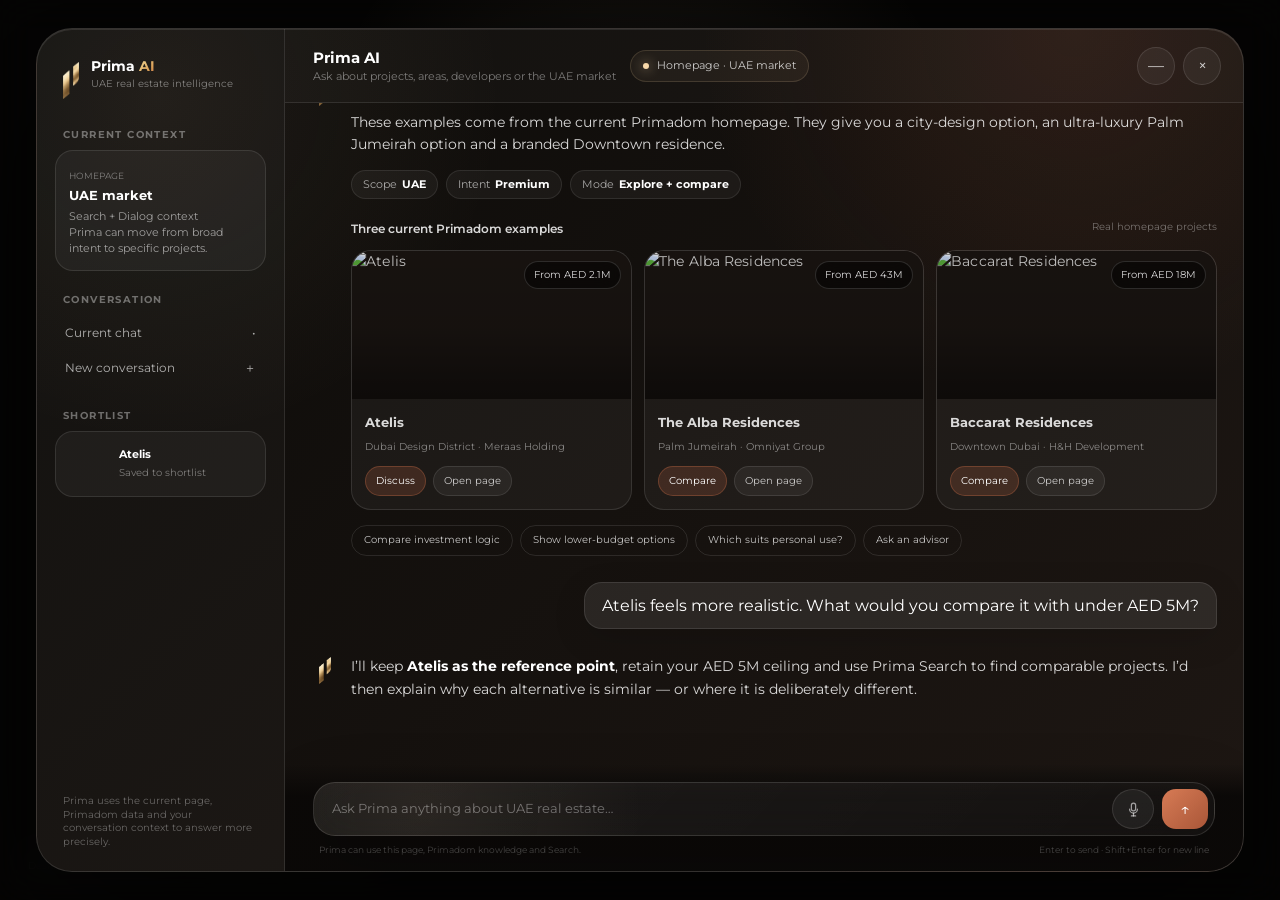
==== index.html @ fea2e185 "refine: improve Prima mobile chat layout" ====
<!doctype html>
<html lang="en">
<head>
<meta charset="utf-8" />
<meta name="viewport" content="width=device-width,initial-scale=1" />
<title>Prima Dialog — Desktop Preview V11</title>
<link rel="preconnect" href="https://fonts.googleapis.com">
<link rel="preconnect" href="https://fonts.gstatic.com" crossorigin>
<link href="https://fonts.googleapis.com/css2?family=Montserrat:wght@400;500;600;700&display=swap" rel="stylesheet">
<style>
:root{--white:#fff;--dark:#090807;--soft:#14110f;--cream:#f7d8aa;--copper:#c66b47;--line:rgba(255,255,255,.10);--muted:rgba(255,255,255,.58);--prima-mark:url('[data-uri]')}
*{box-sizing:border-box}html,body{margin:0;min-height:100%;font-family:Montserrat,Arial,sans-serif;background:#0b0908;color:#fff}button,textarea{font:inherit}button{cursor:pointer}
body{min-height:100vh;overflow:hidden;background:radial-gradient(circle at 15% 8%,rgba(247,216,170,.16),transparent 28%),radial-gradient(circle at 82% 14%,rgba(198,107,71,.18),transparent 32%),linear-gradient(135deg,#060504,#14100d 44%,#24140f 76%,#070605)}
.page{min-height:100vh;padding:28px 54px;position:relative}.page:before{content:"";position:absolute;inset:0;opacity:.12;background-image:linear-gradient(rgba(247,216,170,.18) 1px,transparent 1px),linear-gradient(90deg,rgba(247,216,170,.15) 1px,transparent 1px);background-size:84px 84px;pointer-events:none}.page-head{position:relative;z-index:1;display:flex;justify-content:space-between;align-items:center}.brand-pill,.ask-pill{height:46px;border-radius:999px;padding:0 18px;display:inline-flex;align-items:center;gap:11px;border:1px solid rgba(255,255,255,.18);background:rgba(255,255,255,.08);backdrop-filter:blur(18px);color:#fff}.brand-dot,.dot{width:8px;height:8px;border-radius:50%;background:var(--cream);box-shadow:0 0 0 7px rgba(244,215,157,.10),0 0 20px rgba(244,215,157,.55)}.ask-pill{background:linear-gradient(135deg,#f8d6a4,#c96e49);color:#21130d;border:0;font-weight:600}.mock-hero{position:relative;z-index:1;width:min(1280px,82vw);height:600px;margin:72px auto 0;border-radius:42px;overflow:hidden;border:1px solid rgba(255,255,255,.16);background:#111 url('https://primadom.ai/img/hero/atelis-featured.jpg') center/cover no-repeat;box-shadow:0 34px 110px rgba(0,0,0,.48)}.mock-hero:after{content:"";position:absolute;inset:0;background:linear-gradient(90deg,rgba(0,0,0,.62),rgba(0,0,0,.18) 54%,rgba(0,0,0,.22)),linear-gradient(180deg,rgba(0,0,0,.18),transparent 42%,rgba(0,0,0,.48));pointer-events:none}.mock-copy{position:absolute;z-index:2;left:56px;top:52px;max-width:470px}.mock-copy h1{font-size:44px;line-height:1.02;letter-spacing:-.045em;margin:0 0 18px}.mock-copy p{color:rgba(255,255,255,.68);line-height:1.55;margin:0}.mock-search{position:absolute;z-index:3;left:44px;right:44px;bottom:34px;height:66px;border-radius:999px;background:rgba(0,0,0,.38);border:1px solid rgba(255,255,255,.18);backdrop-filter:blur(22px);display:flex;align-items:center;padding:8px 10px;gap:12px}.mock-search .fake{flex:1;color:rgba(255,255,255,.52)}.mock-search .find{background:var(--copper);border-radius:999px;padding:13px 24px;font-weight:600}
.dialog-layer{position:fixed;inset:0;z-index:50;display:flex;align-items:center;justify-content:center;padding:28px 36px;background:radial-gradient(circle at 50% 20%,rgba(247,216,170,.08),transparent 34%),rgba(4,3,3,.48);backdrop-filter:blur(18px);transition:.28s}.dialog-layer.hidden{opacity:0;pointer-events:none}.dialog{width:min(1540px,calc(100vw - 72px));height:min(930px,calc(100vh - 56px));border-radius:36px;overflow:hidden;display:grid;grid-template-columns:248px minmax(0,1fr);background:radial-gradient(circle at 86% 0%,rgba(198,107,71,.13),transparent 28%),radial-gradient(circle at 10% 8%,rgba(247,216,170,.07),transparent 26%),linear-gradient(135deg,rgba(12,11,9,.97),rgba(31,24,20,.96));border:1px solid rgba(255,255,255,.14);box-shadow:0 44px 140px rgba(0,0,0,.56),inset 0 1px 0 rgba(255,255,255,.10);transition:.35s cubic-bezier(.16,1,.3,1)}.dialog-layer.hidden .dialog{transform:translateY(20px) scale(.98)}
.sidebar{border-right:1px solid var(--line);background:rgba(255,255,255,.025);padding:22px 18px;display:flex;flex-direction:column;gap:22px}.logo{display:flex;align-items:center;gap:12px;padding:4px 8px 16px}.logo-mark{width:16px;height:21px;display:grid;place-items:center;background:transparent;flex:0 0 auto}.logo-mark img{width:100%;height:100%;display:block;object-fit:contain}.logo strong{display:flex;align-items:baseline;gap:4px;white-space:nowrap;font-size:14px}.logo span{display:block;color:rgba(255,255,255,.44);font-size:10px;margin-top:2px}.section-title{color:rgba(255,255,255,.38);font-size:10px;font-weight:700;letter-spacing:.14em;text-transform:uppercase;margin:0 8px 9px}.context,.short{border:1px solid rgba(255,255,255,.10);background:rgba(255,255,255,.045);border-radius:18px;padding:13px}.context small{font-size:9px;color:rgba(255,255,255,.42)}.context strong{display:block;font-size:13px;margin-top:4px}.context p{font-size:11px;line-height:1.45;color:rgba(255,255,255,.56);margin:6px 0 0}.side-link{width:100%;display:flex;justify-content:space-between;border:0;background:transparent;color:rgba(255,255,255,.66);padding:10px;border-radius:12px;text-align:left;font-size:12px}.side-link:hover{background:rgba(255,255,255,.06);color:#fff}.short{display:flex;gap:10px;align-items:center;padding:11px}.thumb{width:42px;height:42px;border-radius:11px;background:linear-gradient(135deg,#81513a,#241713)}.short strong{font-size:11px;display:block}.short span{font-size:9.5px;color:rgba(255,255,255,.42)}.privacy{margin-top:auto;padding:0 8px;font-size:9.5px;line-height:1.45;color:rgba(255,255,255,.34)}
.main{min-width:0;display:grid;grid-template-rows:74px minmax(0,1fr) auto}.topbar{border-bottom:1px solid var(--line);display:flex;align-items:center;justify-content:space-between;padding:0 22px 0 28px;background:rgba(255,255,255,.018)}.top-left{display:flex;align-items:center;gap:14px}.top-title strong{display:block;font-size:15px}.top-title span{display:block;font-size:10.5px;color:rgba(255,255,255,.43);margin-top:3px}.status{display:flex;align-items:center;gap:8px;height:32px;padding:0 12px;border-radius:999px;color:rgba(255,255,255,.76);font-size:10.5px;border:1px solid rgba(247,216,170,.15);background:rgba(247,216,170,.055)}.status i{width:6px;height:6px;border-radius:50%;background:var(--cream);box-shadow:0 0 12px rgba(247,216,170,.75)}.top-actions{display:flex;gap:8px}.icon-btn{width:38px;height:38px;border-radius:50%;border:1px solid rgba(255,255,255,.11);display:grid;place-items:center;color:rgba(255,255,255,.78);background:rgba(255,255,255,.055)}.icon-btn:hover{background:rgba(255,255,255,.10);color:#fff}
.chat-scroll{overflow:auto;padding:30px 34px 26px;scrollbar-width:thin;scrollbar-color:rgba(255,255,255,.16) transparent}.thread{width:min(1040px,100%);margin:0 auto}.intro{margin-bottom:28px;padding-bottom:24px;border-bottom:1px solid rgba(255,255,255,.07)}.intro h2{font-size:28px;line-height:1.08;letter-spacing:-.04em;margin:0}.intro p{margin:9px 0 0;color:rgba(255,255,255,.54);font-size:13px;line-height:1.55;max-width:720px}.turn{display:grid;grid-template-columns:22px minmax(0,1fr);gap:10px;margin:26px 0}.turn.user-turn{display:flex;justify-content:flex-end;padding-left:18%}.avatar{width:12px;height:18px;display:grid;place-items:center;background:transparent;flex:0 0 auto;margin-top:2px}.avatar img{width:100%;height:100%;display:block;object-fit:contain}.message{font-size:13.5px;line-height:1.67;color:rgba(255,255,255,.84)}.logo strong{display:flex;align-items:baseline;gap:4px;white-space:nowrap}.logo strong .gold-ai{display:inline;font:inherit;line-height:inherit;background:linear-gradient(135deg,#f7d8aa 0%,#e6c17b 35%,#d99d55 70%,#c66b47 100%);-webkit-background-clip:text;background-clip:text;color:transparent}.message p{margin:0 0 12px}.message strong{color:#fff}.user-bubble{width:fit-content;max-width:720px;padding:13px 17px;border-radius:18px 18px 6px 18px;background:rgba(255,255,255,.085);border:1px solid rgba(255,255,255,.10);box-shadow:0 10px 34px rgba(0,0,0,.12);color:#fff;text-align:left}.facts{display:flex;gap:8px;flex-wrap:wrap;margin:14px 0}.fact{min-height:29px;padding:0 11px;border-radius:999px;display:flex;align-items:center;border:1px solid rgba(255,255,255,.09);background:rgba(255,255,255,.045);color:rgba(255,255,255,.62);font-size:10.5px}.fact b{color:#fff;margin-left:5px}.recommend{display:flex;justify-content:space-between;margin:20px 0 11px}.recommend span:first-child{font-size:12px;font-weight:600}.recommend span:last-child{font-size:10px;color:rgba(255,255,255,.38)}.cards{display:grid;grid-template-columns:repeat(3,minmax(0,1fr));gap:12px}.card{border-radius:20px;overflow:hidden;border:1px solid rgba(255,255,255,.11);background:rgba(255,255,255,.045);transition:.22s}.card:hover{transform:translateY(-3px);border-color:rgba(247,216,170,.24)}.media{height:148px;position:relative;overflow:hidden;background:#181310}.media img{width:100%;height:100%;object-fit:cover;display:block;filter:saturate(.98) brightness(.92);transform:scale(1.015);transition:transform .35s ease,filter .35s ease}.card:hover .media img{transform:scale(1.055);filter:saturate(1.05) brightness(1)}.media:after{content:"";position:absolute;inset:0;background:linear-gradient(180deg,rgba(0,0,0,.05),rgba(0,0,0,.10) 52%,rgba(0,0,0,.44));pointer-events:none}.price{position:absolute;right:10px;top:10px;z-index:2;height:28px;padding:0 9px;border-radius:999px;display:flex;align-items:center;background:rgba(0,0,0,.48);backdrop-filter:blur(10px);border:1px solid rgba(255,255,255,.14);font-size:9.5px}.card-body{padding:13px}.card-body h3{font-size:13px;margin:0 0 5px}.card-body p{font-size:9.8px;color:rgba(255,255,255,.47);margin:0 0 11px}.actions{display:flex;gap:7px}.actions button,.quick button{border:1px solid rgba(255,255,255,.10);background:rgba(255,255,255,.055);color:rgba(255,255,255,.75);border-radius:999px}.actions button{height:30px;padding:0 10px;font-size:9.5px}.actions .primary{background:rgba(198,107,71,.20);border-color:rgba(198,107,71,.35);color:#fff}.quick{display:flex;gap:7px;flex-wrap:wrap;margin-top:15px}.quick button{min-height:31px;padding:0 12px;background:transparent;font-size:10px}.quick button:hover{background:rgba(255,255,255,.055);color:#fff}
.composer-wrap{padding:18px 28px 16px;background:linear-gradient(180deg,transparent,rgba(10,8,7,.9) 30%)}.composer{width:min(1040px,100%);margin:0 auto;border-radius:22px;padding:6px;display:grid;grid-template-columns:minmax(0,1fr) 42px 46px;gap:8px;align-items:center;border:1px solid rgba(255,255,255,.13);background:radial-gradient(circle at 12% 50%,rgba(247,216,170,.07),transparent 28%),linear-gradient(135deg,rgba(255,255,255,.07),rgba(255,255,255,.035));box-shadow:0 22px 68px rgba(0,0,0,.28);backdrop-filter:blur(22px)}textarea{min-height:40px;max-height:100px;resize:none;border:0;outline:0;background:transparent;color:#fff;padding:10px 12px;font-size:13px;line-height:1.4}textarea::placeholder{color:rgba(255,255,255,.38)}.voice,.send{height:40px;border-radius:50%;border:1px solid rgba(255,255,255,.11);display:grid;place-items:center;color:#fff;background:rgba(255,255,255,.06)}.voice{width:42px;color:rgba(255,255,255,.58);transition:.18s ease}.voice:hover{color:rgba(255,255,255,.88);background:rgba(255,255,255,.085);border-color:rgba(255,255,255,.16)}.voice svg{width:17px;height:17px;display:block;fill:none;stroke:currentColor;stroke-width:1.75;stroke-linecap:round;stroke-linejoin:round}.send{width:46px;border-radius:14px;border:0;background:linear-gradient(135deg,#d77b55,#a95638);font-size:17px}.meta{width:min(1040px,100%);margin:8px auto 0;display:flex;justify-content:space-between;color:rgba(255,255,255,.28);font-size:9px;padding:0 6px}
.mini{position:fixed;right:28px;bottom:28px;z-index:60;display:none;align-items:center;gap:11px;min-height:58px;padding:0 18px 0 14px;border-radius:999px;color:#fff;border:1px solid rgba(255,255,255,.15);background:linear-gradient(135deg,rgba(18,15,13,.96),rgba(50,36,29,.94));box-shadow:0 26px 74px rgba(0,0,0,.38);backdrop-filter:blur(22px)}.mini.show{display:flex}.mini-icon{width:12px;height:20px;display:grid;place-items:center;align-self:center;background:transparent;flex:0 0 auto}.mini-icon img{width:100%;height:100%;display:block;object-fit:contain;object-position:center center;transform:translateY(-2px)}.mini strong{display:block;font-size:12px;font-weight:500;line-height:1.08;letter-spacing:.01em}.mini span small{display:block;color:rgba(255,255,255,.5);font-size:9.5px;line-height:1.1;margin-top:3px}.note{position:fixed;left:28px;bottom:28px;color:rgba(255,255,255,.4);font-size:10px}
@media(max-width:1100px){.dialog{grid-template-columns:200px minmax(0,1fr)}.cards{grid-template-columns:1fr 1fr}.card:last-child{display:none}}@media(max-width:760px){.dialog-layer{padding:0}.dialog{width:100vw;height:100vh;border-radius:0;grid-template-columns:1fr}.sidebar{display:none}.cards{grid-template-columns:1fr}.card:last-child{display:block}.chat-scroll{padding:22px 16px}.composer-wrap{padding:8px 12px 14px}.topbar{padding:0 14px}.status{display:none}}

/* V11: GPT-like mobile dialog */
@media(max-width:760px){
  .dialog-layer{padding:0;background:rgba(6,5,4,.82)}
  .dialog{width:100vw;height:100dvh;max-height:none;border-radius:0;border:0;grid-template-columns:1fr;background:linear-gradient(180deg,#0d0b0a 0%,#15110f 100%)}
  .main{grid-template-rows:60px minmax(0,1fr) auto}
  .topbar{height:60px;padding:0 12px 0 16px;background:rgba(13,11,10,.96);backdrop-filter:blur(18px)}
  .top-title strong{font-size:14px}.top-title span{display:none}
  .top-actions{gap:6px}.icon-btn{width:34px;height:34px}
  .chat-scroll{padding:18px 14px 20px!important;scrollbar-width:none}.chat-scroll::-webkit-scrollbar{display:none}
  .thread{width:100%;max-width:none;margin:0}
  .intro{margin:0 0 20px;padding:0 2px 18px}.intro h2{font-size:24px}.intro p{font-size:12px;line-height:1.5;margin-top:7px}
  .turn{display:block;margin:22px 0}
  .turn .avatar{display:none!important}
  .turn .message{font-size:14px;line-height:1.62;padding-left:0;margin-left:0}
  .turn.user-turn{display:flex;justify-content:flex-end;padding-left:16%;margin:18px 0}
  .user-bubble{max-width:92%;padding:11px 14px;border-radius:18px 18px 5px 18px;font-size:14px;line-height:1.48}
  .facts{gap:6px;margin:12px 0}.fact{min-height:28px;padding:0 10px;font-size:10px}
  .recommend{margin:18px 0 10px}.recommend span:first-child{font-size:11px}.recommend span:last-child{display:none}
  .cards{grid-template-columns:1fr;gap:10px}.card{border-radius:16px}.media{height:180px}
  .quick{gap:6px;margin-top:12px}.quick button{min-height:30px;padding:0 10px;font-size:9.5px}
  .composer-wrap{padding:10px 10px calc(10px + env(safe-area-inset-bottom));background:linear-gradient(180deg,transparent,rgba(10,8,7,.98) 24%)}
  .composer{width:100%;border-radius:22px;padding:5px;grid-template-columns:minmax(0,1fr) 40px 44px;gap:6px}
  textarea{min-height:38px;max-height:90px;padding:9px 10px;font-size:13px}
  .voice{width:40px;height:38px}.send{width:44px;height:38px;border-radius:13px}
  .meta{display:none}
  .mini{right:14px;bottom:calc(18px + env(safe-area-inset-bottom));min-height:54px;padding:0 16px 0 13px;gap:10px}
  .mini strong{font-size:11.5px}.mini span small{font-size:9px}
  .note{display:none}
}

/* V8: real homepage underlay + stable internal chat scroll */
html,body{width:100%;height:100%;overflow:hidden}
.live-site{position:fixed;inset:0;width:100%;height:100%;border:0;background:#090807;z-index:0}
.dialog-layer{z-index:50}
.dialog-layer.hidden{opacity:0;visibility:hidden;pointer-events:none}
.dialog{min-height:0}
.sidebar{min-height:0}
.main{min-width:0;min-height:0;overflow:hidden}
.chat-scroll{min-height:0;height:100%;overflow-y:auto!important;overflow-x:hidden;overscroll-behavior:contain;-webkit-overflow-scrolling:touch;scroll-behavior:smooth;touch-action:pan-y;padding-right:26px}
.chat-scroll::-webkit-scrollbar{width:8px}
.chat-scroll::-webkit-scrollbar-track{background:transparent}
.chat-scroll::-webkit-scrollbar-thumb{background:rgba(255,255,255,.16);border-radius:999px;border:2px solid transparent;background-clip:padding-box}
.chat-scroll::-webkit-scrollbar-thumb:hover{background:rgba(255,255,255,.28);background-clip:padding-box}
.mini{z-index:70}
@media(max-width:760px){.chat-scroll{padding-right:16px}}

</style>
</head>
<body>
<iframe class="live-site" id="liveSite" src="https://primadom.ai/en/" title="Primadom live homepage"></iframe>
<div class="dialog-layer" id="layer"><section class="dialog">
<aside class="sidebar"><div class="logo"><div class="logo-mark"><img src="[data-uri]" alt="Prima AI mark"></div><div><strong>Prima <span class="gold-ai">AI</span></strong><span>UAE real estate intelligence</span></div></div><div><div class="section-title">Current context</div><div class="context"><small>HOMEPAGE</small><strong>UAE market</strong><p>Search + Dialog context<br>Prima can move from broad intent to specific projects.</p></div></div><div><div class="section-title">Conversation</div><button class="side-link"><span>Current chat</span><span>•</span></button><button class="side-link"><span>New conversation</span><span>＋</span></button></div><div><div class="section-title">Shortlist</div><div class="short"><div class="thumb" style="background:url('https://primadom.ai/img/hero/atelis-featured.jpg') center/cover"></div><div><strong>Atelis</strong><span>Saved to shortlist</span></div></div></div><div class="privacy">Prima uses the current page, Primadom data and your conversation context to answer more precisely.</div></aside>
<main class="main"><header class="topbar"><div class="top-left"><div class="top-title"><strong>Prima AI</strong><span>Ask about projects, areas, developers or the UAE market</span></div><div class="status"><i></i>Homepage · UAE market</div></div><div class="top-actions"><button class="icon-btn" id="minimize" title="Minimize">—</button><button class="icon-btn" id="close" title="Close">×</button></div></header>
<div class="chat-scroll" id="scroll"><div class="thread"><div class="intro"><h2>How can I help?</h2><p>Start broad or go specific. Prima keeps the current page, search intent and the projects you discuss in context.</p></div>
<div class="turn user-turn"><div class="user-bubble">I’m looking for a premium UAE property. Show me a few very different options and explain the trade-offs.</div></div>
<div class="turn"><div class="avatar"><img src="[data-uri]" alt="Prima AI mark"></div><div class="message"><p><strong>I’d start by comparing three very different positions in the market rather than treating “premium” as one category.</strong></p><p>These examples come from the current Primadom homepage. They give you a city-design option, an ultra-luxury Palm Jumeirah option and a branded Downtown residence.</p><div class="facts"><span class="fact">Scope <b>UAE</b></span><span class="fact">Intent <b>Premium</b></span><span class="fact">Mode <b>Explore + compare</b></span></div><div class="recommend"><span>Three current Primadom examples</span><span>Real homepage projects</span></div><div class="cards"><article class="card"><div class="media"><img src="https://primadom.ai/img/hero/atelis-featured.jpg" alt="Atelis"><div class="price">From AED 2.1M</div></div><div class="card-body"><h3>Atelis</h3><p>Dubai Design District · Meraas Holding</p><div class="actions"><button class="primary">Discuss</button><button>Open page</button></div></div></article><article class="card"><div class="media"><img src="https://primadom.ai/img/hero/alba-featured.jpg" alt="The Alba Residences"><div class="price">From AED 43M</div></div><div class="card-body"><h3>The Alba Residences</h3><p>Palm Jumeirah · Omniyat Group</p><div class="actions"><button class="primary">Compare</button><button>Open page</button></div></div></article><article class="card"><div class="media"><img src="https://primadom.ai/img/hero/baccarat-featured.jpg" alt="Baccarat Residences"><div class="price">From AED 18M</div></div><div class="card-body"><h3>Baccarat Residences</h3><p>Downtown Dubai · H&amp;H Development</p><div class="actions"><button class="primary">Compare</button><button>Open page</button></div></div></article></div><div class="quick"><button>Compare investment logic</button><button>Show lower-budget options</button><button>Which suits personal use?</button><button>Ask an advisor</button></div></div></div>
<div class="turn user-turn"><div class="user-bubble">Atelis feels more realistic. What would you compare it with under AED 5M?</div></div>
<div class="turn"><div class="avatar"><img src="[data-uri]" alt="Prima AI mark"></div><div class="message"><p>I’ll keep <strong>Atelis as the reference point</strong>, retain your AED 5M ceiling and use Prima Search to find comparable projects. I’d then explain why each alternative is similar — or where it is deliberately different.</p></div></div><div id="dynamic"></div></div></div>
<div class="composer-wrap"><div class="composer"><textarea id="input" rows="1" placeholder="Ask Prima anything about UAE real estate…"></textarea><button class="voice" aria-label="Voice input" title="Voice input"><svg viewBox="0 0 24 24" aria-hidden="true"><rect x="9" y="3" width="6" height="11" rx="3"></rect><path d="M6.5 11.5a5.5 5.5 0 0 0 11 0"></path><path d="M12 17v4"></path><path d="M9 21h6"></path></svg></button><button class="send" id="send">↑</button></div><div class="meta"><span>Prima can use this page, Primadom knowledge and Search.</span><span>Enter to send · Shift+Enter for new line</span></div></div></main></section></div>
<button class="mini" id="mini"><span class="mini-icon"><img src="[data-uri]" alt="Prima AI mark"></span><span><strong>Continue with Prima</strong><small>Conversation saved</small></span></button><div class="note">Desktop interaction preview · minimize Prima to return to the page</div>
<script>
const layer=document.getElementById('layer'),mini=document.getElementById('mini'),input=document.getElementById('input'),dynamic=document.getElementById('dynamic'),scroll=document.getElementById('scroll');
let savedScrollTop=0;
function openDialog(){
  mini.classList.remove('show');
  layer.classList.remove('hidden');
  requestAnimationFrame(()=>{scroll.scrollTop=savedScrollTop;});
  setTimeout(()=>input.focus(),180);
}
function minimizeDialog(){
  savedScrollTop=scroll.scrollTop;
  layer.classList.add('hidden');
  setTimeout(()=>mini.classList.add('show'),140);
}
document.getElementById('minimize').onclick=minimizeDialog;
mini.onclick=openDialog;
document.getElementById('close').onclick=()=>{window.location.href='https://primadom.ai/en/'};
window.addEventListener('load',()=>{requestAnimationFrame(()=>{scroll.scrollTop=scroll.scrollHeight;savedScrollTop=scroll.scrollTop;});});
function send(){const v=input.value.trim();if(!v)return;const u=document.createElement('div');u.className='turn user-turn';u.innerHTML='<div class="user-bubble"></div>';u.querySelector('.user-bubble').textContent=v;dynamic.appendChild(u);input.value='';const a=document.createElement('div');a.className='turn';a.innerHTML='<div class="avatar"><img src="[data-uri]" alt="Prima AI mark"></div><div class="message" style="color:rgba(255,255,255,.42)">Prima is checking the current page and market context…</div>';dynamic.appendChild(a);scroll.scrollTo({top:scroll.scrollHeight,behavior:'smooth'});setTimeout(()=>{a.querySelector('.message').innerHTML='I’ll keep your latest preference and budget in context, use Prima Search where discovery is needed, and only bring in the wider knowledge layer when it improves the answer.';scroll.scrollTo({top:scroll.scrollHeight,behavior:'smooth'})},650)}
document.getElementById('send').onclick=send;input.addEventListener('keydown',e=>{if(e.key==='Enter'&&!e.shiftKey){e.preventDefault();send()}})
</script>
</body></html>
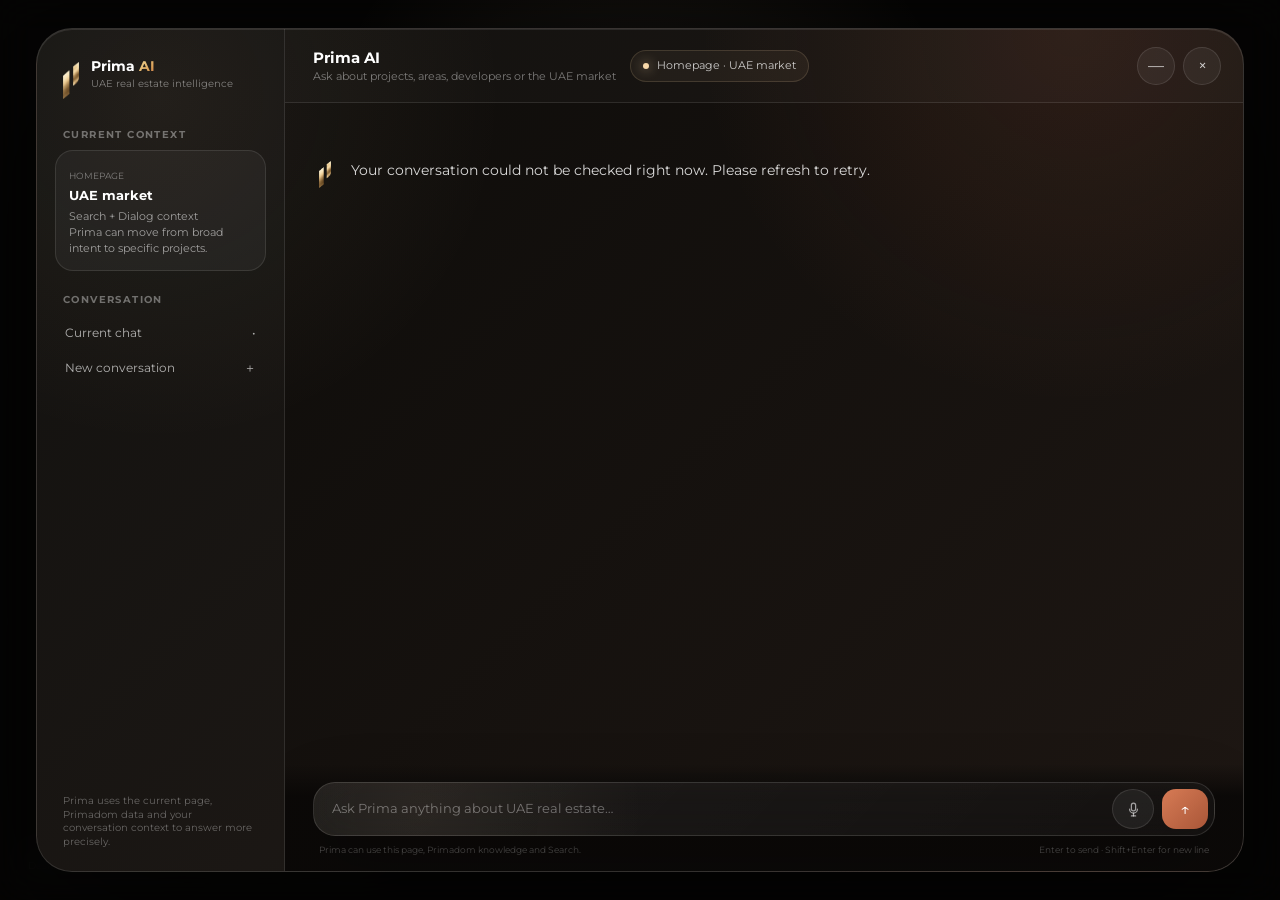
==== commit 368178ab: "Release Prima V1" ====
--- a/index.html
+++ b/index.html
@@ -3,102 +3,19 @@
 <head>
 <meta charset="utf-8" />
 <meta name="viewport" content="width=device-width,initial-scale=1" />
-<title>Prima Dialog — Desktop Preview V11</title>
+<title>Prima Dialog — Desktop Preview V12</title>
 <link rel="preconnect" href="https://fonts.googleapis.com">
 <link rel="preconnect" href="https://fonts.gstatic.com" crossorigin>
 <link href="https://fonts.googleapis.com/css2?family=Montserrat:wght@400;500;600;700&display=swap" rel="stylesheet">
-<style>
-:root{--white:#fff;--dark:#090807;--soft:#14110f;--cream:#f7d8aa;--copper:#c66b47;--line:rgba(255,255,255,.10);--muted:rgba(255,255,255,.58);--prima-mark:url('[data-uri]')}
-*{box-sizing:border-box}html,body{margin:0;min-height:100%;font-family:Montserrat,Arial,sans-serif;background:#0b0908;color:#fff}button,textarea{font:inherit}button{cursor:pointer}
-body{min-height:100vh;overflow:hidden;background:radial-gradient(circle at 15% 8%,rgba(247,216,170,.16),transparent 28%),radial-gradient(circle at 82% 14%,rgba(198,107,71,.18),transparent 32%),linear-gradient(135deg,#060504,#14100d 44%,#24140f 76%,#070605)}
-.page{min-height:100vh;padding:28px 54px;position:relative}.page:before{content:"";position:absolute;inset:0;opacity:.12;background-image:linear-gradient(rgba(247,216,170,.18) 1px,transparent 1px),linear-gradient(90deg,rgba(247,216,170,.15) 1px,transparent 1px);background-size:84px 84px;pointer-events:none}.page-head{position:relative;z-index:1;display:flex;justify-content:space-between;align-items:center}.brand-pill,.ask-pill{height:46px;border-radius:999px;padding:0 18px;display:inline-flex;align-items:center;gap:11px;border:1px solid rgba(255,255,255,.18);background:rgba(255,255,255,.08);backdrop-filter:blur(18px);color:#fff}.brand-dot,.dot{width:8px;height:8px;border-radius:50%;background:var(--cream);box-shadow:0 0 0 7px rgba(244,215,157,.10),0 0 20px rgba(244,215,157,.55)}.ask-pill{background:linear-gradient(135deg,#f8d6a4,#c96e49);color:#21130d;border:0;font-weight:600}.mock-hero{position:relative;z-index:1;width:min(1280px,82vw);height:600px;margin:72px auto 0;border-radius:42px;overflow:hidden;border:1px solid rgba(255,255,255,.16);background:#111 url('https://primadom.ai/img/hero/atelis-featured.jpg') center/cover no-repeat;box-shadow:0 34px 110px rgba(0,0,0,.48)}.mock-hero:after{content:"";position:absolute;inset:0;background:linear-gradient(90deg,rgba(0,0,0,.62),rgba(0,0,0,.18) 54%,rgba(0,0,0,.22)),linear-gradient(180deg,rgba(0,0,0,.18),transparent 42%,rgba(0,0,0,.48));pointer-events:none}.mock-copy{position:absolute;z-index:2;left:56px;top:52px;max-width:470px}.mock-copy h1{font-size:44px;line-height:1.02;letter-spacing:-.045em;margin:0 0 18px}.mock-copy p{color:rgba(255,255,255,.68);line-height:1.55;margin:0}.mock-search{position:absolute;z-index:3;left:44px;right:44px;bottom:34px;height:66px;border-radius:999px;background:rgba(0,0,0,.38);border:1px solid rgba(255,255,255,.18);backdrop-filter:blur(22px);display:flex;align-items:center;padding:8px 10px;gap:12px}.mock-search .fake{flex:1;color:rgba(255,255,255,.52)}.mock-search .find{background:var(--copper);border-radius:999px;padding:13px 24px;font-weight:600}
-.dialog-layer{position:fixed;inset:0;z-index:50;display:flex;align-items:center;justify-content:center;padding:28px 36px;background:radial-gradient(circle at 50% 20%,rgba(247,216,170,.08),transparent 34%),rgba(4,3,3,.48);backdrop-filter:blur(18px);transition:.28s}.dialog-layer.hidden{opacity:0;pointer-events:none}.dialog{width:min(1540px,calc(100vw - 72px));height:min(930px,calc(100vh - 56px));border-radius:36px;overflow:hidden;display:grid;grid-template-columns:248px minmax(0,1fr);background:radial-gradient(circle at 86% 0%,rgba(198,107,71,.13),transparent 28%),radial-gradient(circle at 10% 8%,rgba(247,216,170,.07),transparent 26%),linear-gradient(135deg,rgba(12,11,9,.97),rgba(31,24,20,.96));border:1px solid rgba(255,255,255,.14);box-shadow:0 44px 140px rgba(0,0,0,.56),inset 0 1px 0 rgba(255,255,255,.10);transition:.35s cubic-bezier(.16,1,.3,1)}.dialog-layer.hidden .dialog{transform:translateY(20px) scale(.98)}
-.sidebar{border-right:1px solid var(--line);background:rgba(255,255,255,.025);padding:22px 18px;display:flex;flex-direction:column;gap:22px}.logo{display:flex;align-items:center;gap:12px;padding:4px 8px 16px}.logo-mark{width:16px;height:21px;display:grid;place-items:center;background:transparent;flex:0 0 auto}.logo-mark img{width:100%;height:100%;display:block;object-fit:contain}.logo strong{display:flex;align-items:baseline;gap:4px;white-space:nowrap;font-size:14px}.logo span{display:block;color:rgba(255,255,255,.44);font-size:10px;margin-top:2px}.section-title{color:rgba(255,255,255,.38);font-size:10px;font-weight:700;letter-spacing:.14em;text-transform:uppercase;margin:0 8px 9px}.context,.short{border:1px solid rgba(255,255,255,.10);background:rgba(255,255,255,.045);border-radius:18px;padding:13px}.context small{font-size:9px;color:rgba(255,255,255,.42)}.context strong{display:block;font-size:13px;margin-top:4px}.context p{font-size:11px;line-height:1.45;color:rgba(255,255,255,.56);margin:6px 0 0}.side-link{width:100%;display:flex;justify-content:space-between;border:0;background:transparent;color:rgba(255,255,255,.66);padding:10px;border-radius:12px;text-align:left;font-size:12px}.side-link:hover{background:rgba(255,255,255,.06);color:#fff}.short{display:flex;gap:10px;align-items:center;padding:11px}.thumb{width:42px;height:42px;border-radius:11px;background:linear-gradient(135deg,#81513a,#241713)}.short strong{font-size:11px;display:block}.short span{font-size:9.5px;color:rgba(255,255,255,.42)}.privacy{margin-top:auto;padding:0 8px;font-size:9.5px;line-height:1.45;color:rgba(255,255,255,.34)}
-.main{min-width:0;display:grid;grid-template-rows:74px minmax(0,1fr) auto}.topbar{border-bottom:1px solid var(--line);display:flex;align-items:center;justify-content:space-between;padding:0 22px 0 28px;background:rgba(255,255,255,.018)}.top-left{display:flex;align-items:center;gap:14px}.top-title strong{display:block;font-size:15px}.top-title span{display:block;font-size:10.5px;color:rgba(255,255,255,.43);margin-top:3px}.status{display:flex;align-items:center;gap:8px;height:32px;padding:0 12px;border-radius:999px;color:rgba(255,255,255,.76);font-size:10.5px;border:1px solid rgba(247,216,170,.15);background:rgba(247,216,170,.055)}.status i{width:6px;height:6px;border-radius:50%;background:var(--cream);box-shadow:0 0 12px rgba(247,216,170,.75)}.top-actions{display:flex;gap:8px}.icon-btn{width:38px;height:38px;border-radius:50%;border:1px solid rgba(255,255,255,.11);display:grid;place-items:center;color:rgba(255,255,255,.78);background:rgba(255,255,255,.055)}.icon-btn:hover{background:rgba(255,255,255,.10);color:#fff}
-.chat-scroll{overflow:auto;padding:30px 34px 26px;scrollbar-width:thin;scrollbar-color:rgba(255,255,255,.16) transparent}.thread{width:min(1040px,100%);margin:0 auto}.intro{margin-bottom:28px;padding-bottom:24px;border-bottom:1px solid rgba(255,255,255,.07)}.intro h2{font-size:28px;line-height:1.08;letter-spacing:-.04em;margin:0}.intro p{margin:9px 0 0;color:rgba(255,255,255,.54);font-size:13px;line-height:1.55;max-width:720px}.turn{display:grid;grid-template-columns:22px minmax(0,1fr);gap:10px;margin:26px 0}.turn.user-turn{display:flex;justify-content:flex-end;padding-left:18%}.avatar{width:12px;height:18px;display:grid;place-items:center;background:transparent;flex:0 0 auto;margin-top:2px}.avatar img{width:100%;height:100%;display:block;object-fit:contain}.message{font-size:13.5px;line-height:1.67;color:rgba(255,255,255,.84)}.logo strong{display:flex;align-items:baseline;gap:4px;white-space:nowrap}.logo strong .gold-ai{display:inline;font:inherit;line-height:inherit;background:linear-gradient(135deg,#f7d8aa 0%,#e6c17b 35%,#d99d55 70%,#c66b47 100%);-webkit-background-clip:text;background-clip:text;color:transparent}.message p{margin:0 0 12px}.message strong{color:#fff}.user-bubble{width:fit-content;max-width:720px;padding:13px 17px;border-radius:18px 18px 6px 18px;background:rgba(255,255,255,.085);border:1px solid rgba(255,255,255,.10);box-shadow:0 10px 34px rgba(0,0,0,.12);color:#fff;text-align:left}.facts{display:flex;gap:8px;flex-wrap:wrap;margin:14px 0}.fact{min-height:29px;padding:0 11px;border-radius:999px;display:flex;align-items:center;border:1px solid rgba(255,255,255,.09);background:rgba(255,255,255,.045);color:rgba(255,255,255,.62);font-size:10.5px}.fact b{color:#fff;margin-left:5px}.recommend{display:flex;justify-content:space-between;margin:20px 0 11px}.recommend span:first-child{font-size:12px;font-weight:600}.recommend span:last-child{font-size:10px;color:rgba(255,255,255,.38)}.cards{display:grid;grid-template-columns:repeat(3,minmax(0,1fr));gap:12px}.card{border-radius:20px;overflow:hidden;border:1px solid rgba(255,255,255,.11);background:rgba(255,255,255,.045);transition:.22s}.card:hover{transform:translateY(-3px);border-color:rgba(247,216,170,.24)}.media{height:148px;position:relative;overflow:hidden;background:#181310}.media img{width:100%;height:100%;object-fit:cover;display:block;filter:saturate(.98) brightness(.92);transform:scale(1.015);transition:transform .35s ease,filter .35s ease}.card:hover .media img{transform:scale(1.055);filter:saturate(1.05) brightness(1)}.media:after{content:"";position:absolute;inset:0;background:linear-gradient(180deg,rgba(0,0,0,.05),rgba(0,0,0,.10) 52%,rgba(0,0,0,.44));pointer-events:none}.price{position:absolute;right:10px;top:10px;z-index:2;height:28px;padding:0 9px;border-radius:999px;display:flex;align-items:center;background:rgba(0,0,0,.48);backdrop-filter:blur(10px);border:1px solid rgba(255,255,255,.14);font-size:9.5px}.card-body{padding:13px}.card-body h3{font-size:13px;margin:0 0 5px}.card-body p{font-size:9.8px;color:rgba(255,255,255,.47);margin:0 0 11px}.actions{display:flex;gap:7px}.actions button,.quick button{border:1px solid rgba(255,255,255,.10);background:rgba(255,255,255,.055);color:rgba(255,255,255,.75);border-radius:999px}.actions button{height:30px;padding:0 10px;font-size:9.5px}.actions .primary{background:rgba(198,107,71,.20);border-color:rgba(198,107,71,.35);color:#fff}.quick{display:flex;gap:7px;flex-wrap:wrap;margin-top:15px}.quick button{min-height:31px;padding:0 12px;background:transparent;font-size:10px}.quick button:hover{background:rgba(255,255,255,.055);color:#fff}
-.composer-wrap{padding:18px 28px 16px;background:linear-gradient(180deg,transparent,rgba(10,8,7,.9) 30%)}.composer{width:min(1040px,100%);margin:0 auto;border-radius:22px;padding:6px;display:grid;grid-template-columns:minmax(0,1fr) 42px 46px;gap:8px;align-items:center;border:1px solid rgba(255,255,255,.13);background:radial-gradient(circle at 12% 50%,rgba(247,216,170,.07),transparent 28%),linear-gradient(135deg,rgba(255,255,255,.07),rgba(255,255,255,.035));box-shadow:0 22px 68px rgba(0,0,0,.28);backdrop-filter:blur(22px)}textarea{min-height:40px;max-height:100px;resize:none;border:0;outline:0;background:transparent;color:#fff;padding:10px 12px;font-size:13px;line-height:1.4}textarea::placeholder{color:rgba(255,255,255,.38)}.voice,.send{height:40px;border-radius:50%;border:1px solid rgba(255,255,255,.11);display:grid;place-items:center;color:#fff;background:rgba(255,255,255,.06)}.voice{width:42px;color:rgba(255,255,255,.58);transition:.18s ease}.voice:hover{color:rgba(255,255,255,.88);background:rgba(255,255,255,.085);border-color:rgba(255,255,255,.16)}.voice svg{width:17px;height:17px;display:block;fill:none;stroke:currentColor;stroke-width:1.75;stroke-linecap:round;stroke-linejoin:round}.send{width:46px;border-radius:14px;border:0;background:linear-gradient(135deg,#d77b55,#a95638);font-size:17px}.meta{width:min(1040px,100%);margin:8px auto 0;display:flex;justify-content:space-between;color:rgba(255,255,255,.28);font-size:9px;padding:0 6px}
-.mini{position:fixed;right:28px;bottom:28px;z-index:60;display:none;align-items:center;gap:11px;min-height:58px;padding:0 18px 0 14px;border-radius:999px;color:#fff;border:1px solid rgba(255,255,255,.15);background:linear-gradient(135deg,rgba(18,15,13,.96),rgba(50,36,29,.94));box-shadow:0 26px 74px rgba(0,0,0,.38);backdrop-filter:blur(22px)}.mini.show{display:flex}.mini-icon{width:12px;height:20px;display:grid;place-items:center;align-self:center;background:transparent;flex:0 0 auto}.mini-icon img{width:100%;height:100%;display:block;object-fit:contain;object-position:center center;transform:translateY(-2px)}.mini strong{display:block;font-size:12px;font-weight:500;line-height:1.08;letter-spacing:.01em}.mini span small{display:block;color:rgba(255,255,255,.5);font-size:9.5px;line-height:1.1;margin-top:3px}.note{position:fixed;left:28px;bottom:28px;color:rgba(255,255,255,.4);font-size:10px}
-@media(max-width:1100px){.dialog{grid-template-columns:200px minmax(0,1fr)}.cards{grid-template-columns:1fr 1fr}.card:last-child{display:none}}@media(max-width:760px){.dialog-layer{padding:0}.dialog{width:100vw;height:100vh;border-radius:0;grid-template-columns:1fr}.sidebar{display:none}.cards{grid-template-columns:1fr}.card:last-child{display:block}.chat-scroll{padding:22px 16px}.composer-wrap{padding:8px 12px 14px}.topbar{padding:0 14px}.status{display:none}}
-
-/* V11: GPT-like mobile dialog */
-@media(max-width:760px){
-  .dialog-layer{padding:0;background:rgba(6,5,4,.82)}
-  .dialog{width:100vw;height:100dvh;max-height:none;border-radius:0;border:0;grid-template-columns:1fr;background:linear-gradient(180deg,#0d0b0a 0%,#15110f 100%)}
-  .main{grid-template-rows:60px minmax(0,1fr) auto}
-  .topbar{height:60px;padding:0 12px 0 16px;background:rgba(13,11,10,.96);backdrop-filter:blur(18px)}
-  .top-title strong{font-size:14px}.top-title span{display:none}
-  .top-actions{gap:6px}.icon-btn{width:34px;height:34px}
-  .chat-scroll{padding:18px 14px 20px!important;scrollbar-width:none}.chat-scroll::-webkit-scrollbar{display:none}
-  .thread{width:100%;max-width:none;margin:0}
-  .intro{margin:0 0 20px;padding:0 2px 18px}.intro h2{font-size:24px}.intro p{font-size:12px;line-height:1.5;margin-top:7px}
-  .turn{display:block;margin:22px 0}
-  .turn .avatar{display:none!important}
-  .turn .message{font-size:14px;line-height:1.62;padding-left:0;margin-left:0}
-  .turn.user-turn{display:flex;justify-content:flex-end;padding-left:16%;margin:18px 0}
-  .user-bubble{max-width:92%;padding:11px 14px;border-radius:18px 18px 5px 18px;font-size:14px;line-height:1.48}
-  .facts{gap:6px;margin:12px 0}.fact{min-height:28px;padding:0 10px;font-size:10px}
-  .recommend{margin:18px 0 10px}.recommend span:first-child{font-size:11px}.recommend span:last-child{display:none}
-  .cards{grid-template-columns:1fr;gap:10px}.card{border-radius:16px}.media{height:180px}
-  .quick{gap:6px;margin-top:12px}.quick button{min-height:30px;padding:0 10px;font-size:9.5px}
-  .composer-wrap{padding:10px 10px calc(10px + env(safe-area-inset-bottom));background:linear-gradient(180deg,transparent,rgba(10,8,7,.98) 24%)}
-  .composer{width:100%;border-radius:22px;padding:5px;grid-template-columns:minmax(0,1fr) 40px 44px;gap:6px}
-  textarea{min-height:38px;max-height:90px;padding:9px 10px;font-size:13px}
-  .voice{width:40px;height:38px}.send{width:44px;height:38px;border-radius:13px}
-  .meta{display:none}
-  .mini{right:14px;bottom:calc(18px + env(safe-area-inset-bottom));min-height:54px;padding:0 16px 0 13px;gap:10px}
-  .mini strong{font-size:11.5px}.mini span small{font-size:9px}
-  .note{display:none}
-}
-
-/* V8: real homepage underlay + stable internal chat scroll */
-html,body{width:100%;height:100%;overflow:hidden}
-.live-site{position:fixed;inset:0;width:100%;height:100%;border:0;background:#090807;z-index:0}
-.dialog-layer{z-index:50}
-.dialog-layer.hidden{opacity:0;visibility:hidden;pointer-events:none}
-.dialog{min-height:0}
-.sidebar{min-height:0}
-.main{min-width:0;min-height:0;overflow:hidden}
-.chat-scroll{min-height:0;height:100%;overflow-y:auto!important;overflow-x:hidden;overscroll-behavior:contain;-webkit-overflow-scrolling:touch;scroll-behavior:smooth;touch-action:pan-y;padding-right:26px}
-.chat-scroll::-webkit-scrollbar{width:8px}
-.chat-scroll::-webkit-scrollbar-track{background:transparent}
-.chat-scroll::-webkit-scrollbar-thumb{background:rgba(255,255,255,.16);border-radius:999px;border:2px solid transparent;background-clip:padding-box}
-.chat-scroll::-webkit-scrollbar-thumb:hover{background:rgba(255,255,255,.28);background-clip:padding-box}
-.mini{z-index:70}
-@media(max-width:760px){.chat-scroll{padding-right:16px}}
-
-</style>
+<link rel="stylesheet" href="./assets/prima.css">
 </head>
 <body>
 <iframe class="live-site" id="liveSite" src="https://primadom.ai/en/" title="Primadom live homepage"></iframe>
 <div class="dialog-layer" id="layer"><section class="dialog">
-<aside class="sidebar"><div class="logo"><div class="logo-mark"><img src="[data-uri]" alt="Prima AI mark"></div><div><strong>Prima <span class="gold-ai">AI</span></strong><span>UAE real estate intelligence</span></div></div><div><div class="section-title">Current context</div><div class="context"><small>HOMEPAGE</small><strong>UAE market</strong><p>Search + Dialog context<br>Prima can move from broad intent to specific projects.</p></div></div><div><div class="section-title">Conversation</div><button class="side-link"><span>Current chat</span><span>•</span></button><button class="side-link"><span>New conversation</span><span>＋</span></button></div><div><div class="section-title">Shortlist</div><div class="short"><div class="thumb" style="background:url('https://primadom.ai/img/hero/atelis-featured.jpg') center/cover"></div><div><strong>Atelis</strong><span>Saved to shortlist</span></div></div></div><div class="privacy">Prima uses the current page, Primadom data and your conversation context to answer more precisely.</div></aside>
-<main class="main"><header class="topbar"><div class="top-left"><div class="top-title"><strong>Prima AI</strong><span>Ask about projects, areas, developers or the UAE market</span></div><div class="status"><i></i>Homepage · UAE market</div></div><div class="top-actions"><button class="icon-btn" id="minimize" title="Minimize">—</button><button class="icon-btn" id="close" title="Close">×</button></div></header>
-<div class="chat-scroll" id="scroll"><div class="thread"><div class="intro"><h2>How can I help?</h2><p>Start broad or go specific. Prima keeps the current page, search intent and the projects you discuss in context.</p></div>
-<div class="turn user-turn"><div class="user-bubble">I’m looking for a premium UAE property. Show me a few very different options and explain the trade-offs.</div></div>
-<div class="turn"><div class="avatar"><img src="[data-uri]" alt="Prima AI mark"></div><div class="message"><p><strong>I’d start by comparing three very different positions in the market rather than treating “premium” as one category.</strong></p><p>These examples come from the current Primadom homepage. They give you a city-design option, an ultra-luxury Palm Jumeirah option and a branded Downtown residence.</p><div class="facts"><span class="fact">Scope <b>UAE</b></span><span class="fact">Intent <b>Premium</b></span><span class="fact">Mode <b>Explore + compare</b></span></div><div class="recommend"><span>Three current Primadom examples</span><span>Real homepage projects</span></div><div class="cards"><article class="card"><div class="media"><img src="https://primadom.ai/img/hero/atelis-featured.jpg" alt="Atelis"><div class="price">From AED 2.1M</div></div><div class="card-body"><h3>Atelis</h3><p>Dubai Design District · Meraas Holding</p><div class="actions"><button class="primary">Discuss</button><button>Open page</button></div></div></article><article class="card"><div class="media"><img src="https://primadom.ai/img/hero/alba-featured.jpg" alt="The Alba Residences"><div class="price">From AED 43M</div></div><div class="card-body"><h3>The Alba Residences</h3><p>Palm Jumeirah · Omniyat Group</p><div class="actions"><button class="primary">Compare</button><button>Open page</button></div></div></article><article class="card"><div class="media"><img src="https://primadom.ai/img/hero/baccarat-featured.jpg" alt="Baccarat Residences"><div class="price">From AED 18M</div></div><div class="card-body"><h3>Baccarat Residences</h3><p>Downtown Dubai · H&amp;H Development</p><div class="actions"><button class="primary">Compare</button><button>Open page</button></div></div></article></div><div class="quick"><button>Compare investment logic</button><button>Show lower-budget options</button><button>Which suits personal use?</button><button>Ask an advisor</button></div></div></div>
-<div class="turn user-turn"><div class="user-bubble">Atelis feels more realistic. What would you compare it with under AED 5M?</div></div>
-<div class="turn"><div class="avatar"><img src="[data-uri]" alt="Prima AI mark"></div><div class="message"><p>I’ll keep <strong>Atelis as the reference point</strong>, retain your AED 5M ceiling and use Prima Search to find comparable projects. I’d then explain why each alternative is similar — or where it is deliberately different.</p></div></div><div id="dynamic"></div></div></div>
+<aside class="sidebar"><div class="logo"><div class="logo-mark"><img src="[data-uri]" alt="Prima AI mark"></div><div><strong>Prima <span class="gold-ai">AI</span></strong><span>UAE real estate intelligence</span></div></div><div><div class="section-title">Current context</div><div class="context"><small>HOMEPAGE</small><strong>UAE market</strong><p>Search + Dialog context<br>Prima can move from broad intent to specific projects.</p></div></div><div><div class="section-title">Conversation</div><button class="side-link"><span>Current chat</span><span>•</span></button><button class="side-link"><span>New conversation</span><span>＋</span></button></div><div class="privacy">Prima uses the current page, Primadom data and your conversation context to answer more precisely.</div></aside>
+<main class="main"><header class="topbar"><div class="top-left"><div class="top-title"><strong>Prima AI</strong><span>Ask about projects, areas, developers or the UAE market</span></div><div class="mobile-brand"><img src="[data-uri]" alt="Prima AI mark"><strong>Prima <span class="gold-ai">AI</span></strong></div><div class="status"><i></i>Homepage · UAE market</div></div><div class="top-actions"><button class="icon-btn" id="minimize" title="Minimize">—</button><button class="icon-btn" id="close" title="Close">×</button></div></header>
+<div class="chat-scroll" id="scroll"><div class="thread"><div class="intro" id="prima-boot" role="status" aria-live="polite"><h2>Prima AI</h2><p>Opening your conversation…</p></div><div id="dynamic"></div></div></div>
 <div class="composer-wrap"><div class="composer"><textarea id="input" rows="1" placeholder="Ask Prima anything about UAE real estate…"></textarea><button class="voice" aria-label="Voice input" title="Voice input"><svg viewBox="0 0 24 24" aria-hidden="true"><rect x="9" y="3" width="6" height="11" rx="3"></rect><path d="M6.5 11.5a5.5 5.5 0 0 0 11 0"></path><path d="M12 17v4"></path><path d="M9 21h6"></path></svg></button><button class="send" id="send">↑</button></div><div class="meta"><span>Prima can use this page, Primadom knowledge and Search.</span><span>Enter to send · Shift+Enter for new line</span></div></div></main></section></div>
 <button class="mini" id="mini"><span class="mini-icon"><img src="[data-uri]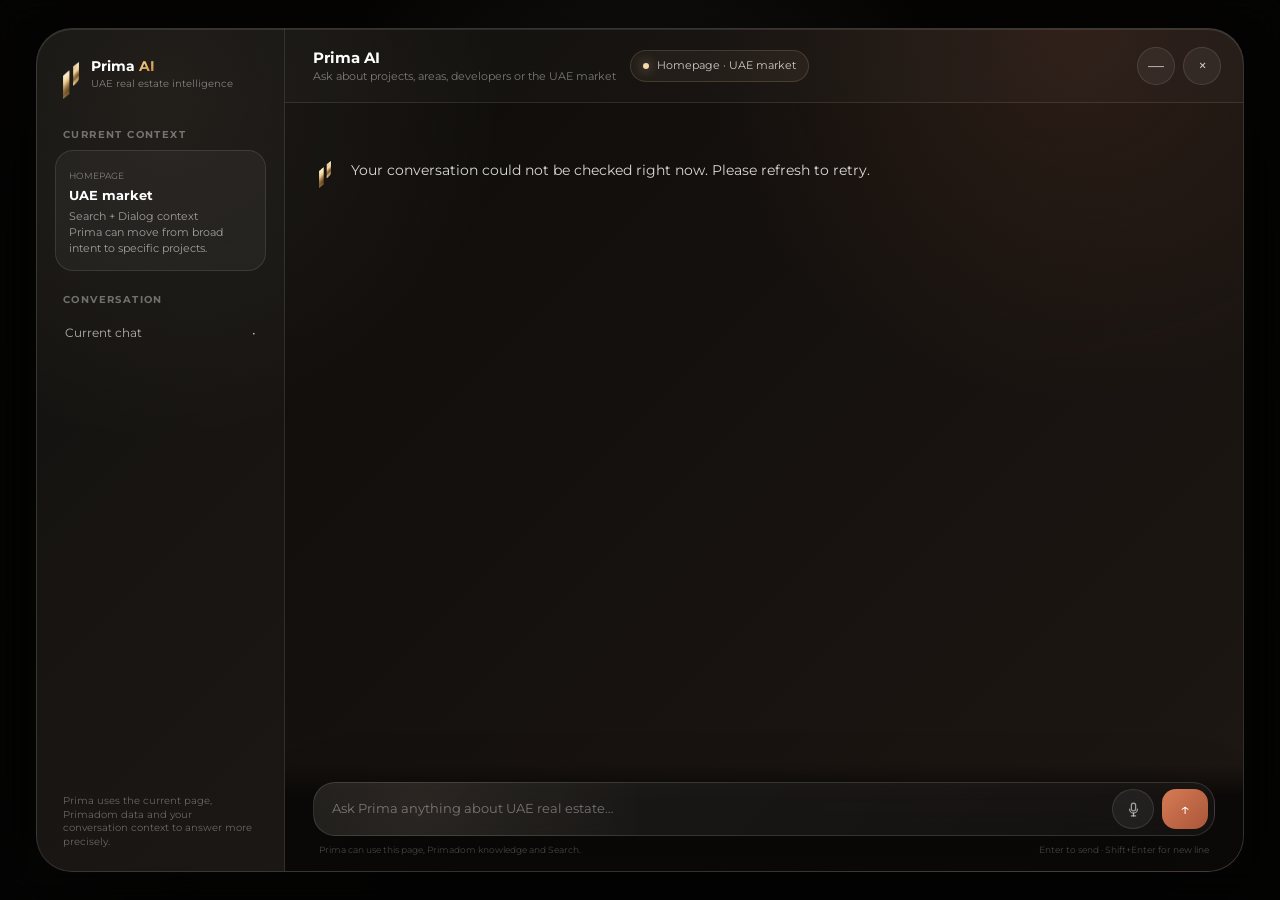
==== commit c7d14b48: "Remove New conversation from Prima V1" ====
--- a/index.html
+++ b/index.html
@@ -12,7 +12,7 @@
 <body>
 <iframe class="live-site" id="liveSite" src="https://primadom.ai/en/" title="Primadom live homepage"></iframe>
 <div class="dialog-layer" id="layer"><section class="dialog">
-<aside class="sidebar"><div class="logo"><div class="logo-mark"><img src="[data-uri]" alt="Prima AI mark"></div><div><strong>Prima <span class="gold-ai">AI</span></strong><span>UAE real estate intelligence</span></div></div><div><div class="section-title">Current context</div><div class="context"><small>HOMEPAGE</small><strong>UAE market</strong><p>Search + Dialog context<br>Prima can move from broad intent to specific projects.</p></div></div><div><div class="section-title">Conversation</div><button class="side-link"><span>Current chat</span><span>•</span></button><button class="side-link"><span>New conversation</span><span>＋</span></button></div><div class="privacy">Prima uses the current page, Primadom data and your conversation context to answer more precisely.</div></aside>
+<aside class="sidebar"><div class="logo"><div class="logo-mark"><img src="[data-uri]" alt="Prima AI mark"></div><div><strong>Prima <span class="gold-ai">AI</span></strong><span>UAE real estate intelligence</span></div></div><div><div class="section-title">Current context</div><div class="context"><small>HOMEPAGE</small><strong>UAE market</strong><p>Search + Dialog context<br>Prima can move from broad intent to specific projects.</p></div></div><div><div class="section-title">Conversation</div><button class="side-link"><span>Current chat</span><span>•</span></button></div><div class="privacy">Prima uses the current page, Primadom data and your conversation context to answer more precisely.</div></aside>
 <main class="main"><header class="topbar"><div class="top-left"><div class="top-title"><strong>Prima AI</strong><span>Ask about projects, areas, developers or the UAE market</span></div><div class="mobile-brand"><img src="[data-uri]" alt="Prima AI mark"><strong>Prima <span class="gold-ai">AI</span></strong></div><div class="status"><i></i>Homepage · UAE market</div></div><div class="top-actions"><button class="icon-btn" id="minimize" title="Minimize">—</button><button class="icon-btn" id="close" title="Close">×</button></div></header>
 <div class="chat-scroll" id="scroll"><div class="thread"><div class="intro" id="prima-boot" role="status" aria-live="polite"><h2>Prima AI</h2><p>Opening your conversation…</p></div><div id="dynamic"></div></div></div>
 <div class="composer-wrap"><div class="composer"><textarea id="input" rows="1" placeholder="Ask Prima anything about UAE real estate…"></textarea><button class="voice" aria-label="Voice input" title="Voice input"><svg viewBox="0 0 24 24" aria-hidden="true"><rect x="9" y="3" width="6" height="11" rx="3"></rect><path d="M6.5 11.5a5.5 5.5 0 0 0 11 0"></path><path d="M12 17v4"></path><path d="M9 21h6"></path></svg></button><button class="send" id="send">↑</button></div><div class="meta"><span>Prima can use this page, Primadom knowledge and Search.</span><span>Enter to send · Shift+Enter for new line</span></div></div></main></section></div>
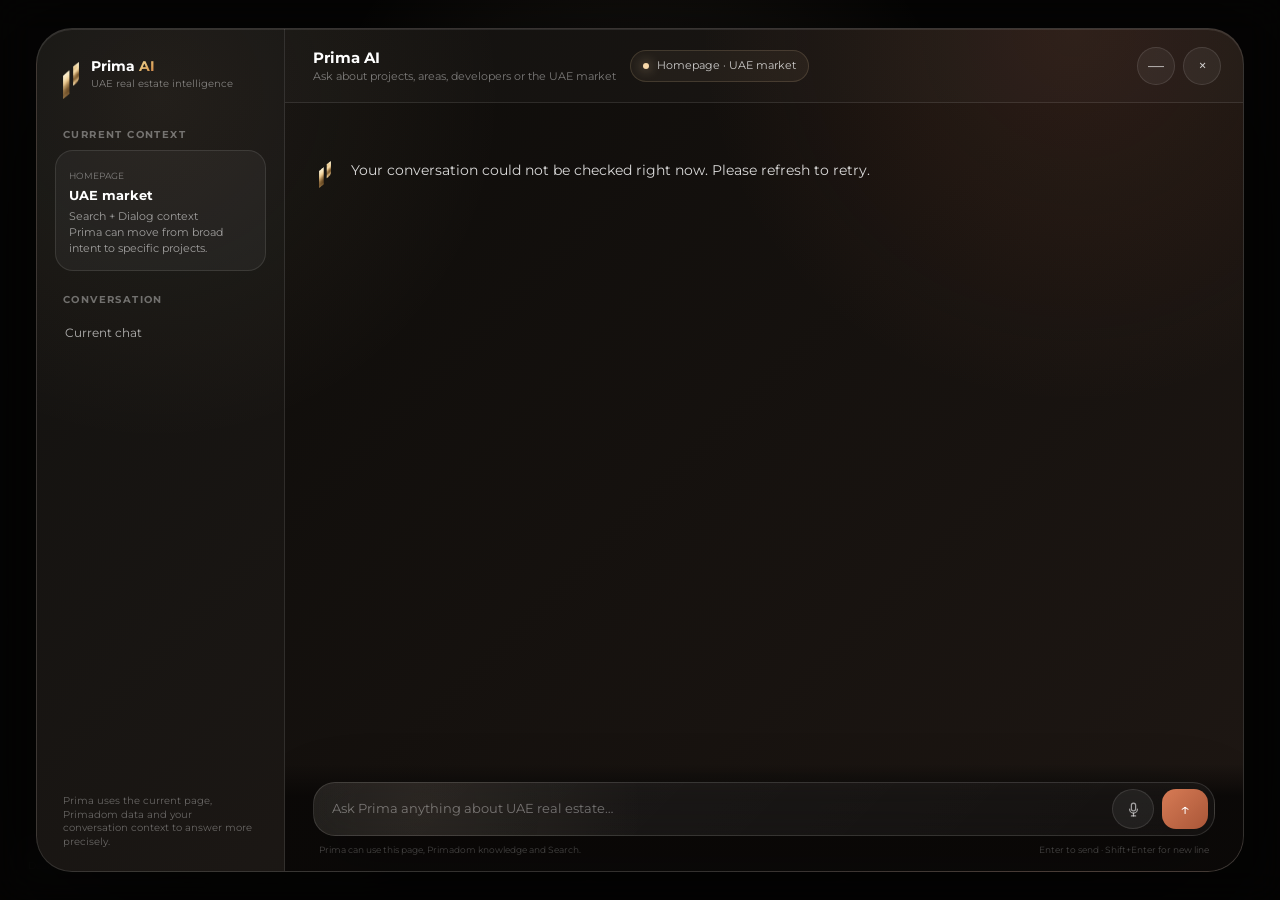
==== commit ee3b5016: "Remove Current chat dot from Prima V1" ====
--- a/index.html
+++ b/index.html
@@ -12,7 +12,7 @@
 <body>
 <iframe class="live-site" id="liveSite" src="https://primadom.ai/en/" title="Primadom live homepage"></iframe>
 <div class="dialog-layer" id="layer"><section class="dialog">
-<aside class="sidebar"><div class="logo"><div class="logo-mark"><img src="[data-uri]" alt="Prima AI mark"></div><div><strong>Prima <span class="gold-ai">AI</span></strong><span>UAE real estate intelligence</span></div></div><div><div class="section-title">Current context</div><div class="context"><small>HOMEPAGE</small><strong>UAE market</strong><p>Search + Dialog context<br>Prima can move from broad intent to specific projects.</p></div></div><div><div class="section-title">Conversation</div><button class="side-link"><span>Current chat</span><span>•</span></button></div><div class="privacy">Prima uses the current page, Primadom data and your conversation context to answer more precisely.</div></aside>
+<aside class="sidebar"><div class="logo"><div class="logo-mark"><img src="[data-uri]" alt="Prima AI mark"></div><div><strong>Prima <span class="gold-ai">AI</span></strong><span>UAE real estate intelligence</span></div></div><div><div class="section-title">Current context</div><div class="context"><small>HOMEPAGE</small><strong>UAE market</strong><p>Search + Dialog context<br>Prima can move from broad intent to specific projects.</p></div></div><div><div class="section-title">Conversation</div><button class="side-link"><span>Current chat</span></button></div><div class="privacy">Prima uses the current page, Primadom data and your conversation context to answer more precisely.</div></aside>
 <main class="main"><header class="topbar"><div class="top-left"><div class="top-title"><strong>Prima AI</strong><span>Ask about projects, areas, developers or the UAE market</span></div><div class="mobile-brand"><img src="[data-uri]" alt="Prima AI mark"><strong>Prima <span class="gold-ai">AI</span></strong></div><div class="status"><i></i>Homepage · UAE market</div></div><div class="top-actions"><button class="icon-btn" id="minimize" title="Minimize">—</button><button class="icon-btn" id="close" title="Close">×</button></div></header>
 <div class="chat-scroll" id="scroll"><div class="thread"><div class="intro" id="prima-boot" role="status" aria-live="polite"><h2>Prima AI</h2><p>Opening your conversation…</p></div><div id="dynamic"></div></div></div>
 <div class="composer-wrap"><div class="composer"><textarea id="input" rows="1" placeholder="Ask Prima anything about UAE real estate…"></textarea><button class="voice" aria-label="Voice input" title="Voice input"><svg viewBox="0 0 24 24" aria-hidden="true"><rect x="9" y="3" width="6" height="11" rx="3"></rect><path d="M6.5 11.5a5.5 5.5 0 0 0 11 0"></path><path d="M12 17v4"></path><path d="M9 21h6"></path></svg></button><button class="send" id="send">↑</button></div><div class="meta"><span>Prima can use this page, Primadom knowledge and Search.</span><span>Enter to send · Shift+Enter for new line</span></div></div></main></section></div>
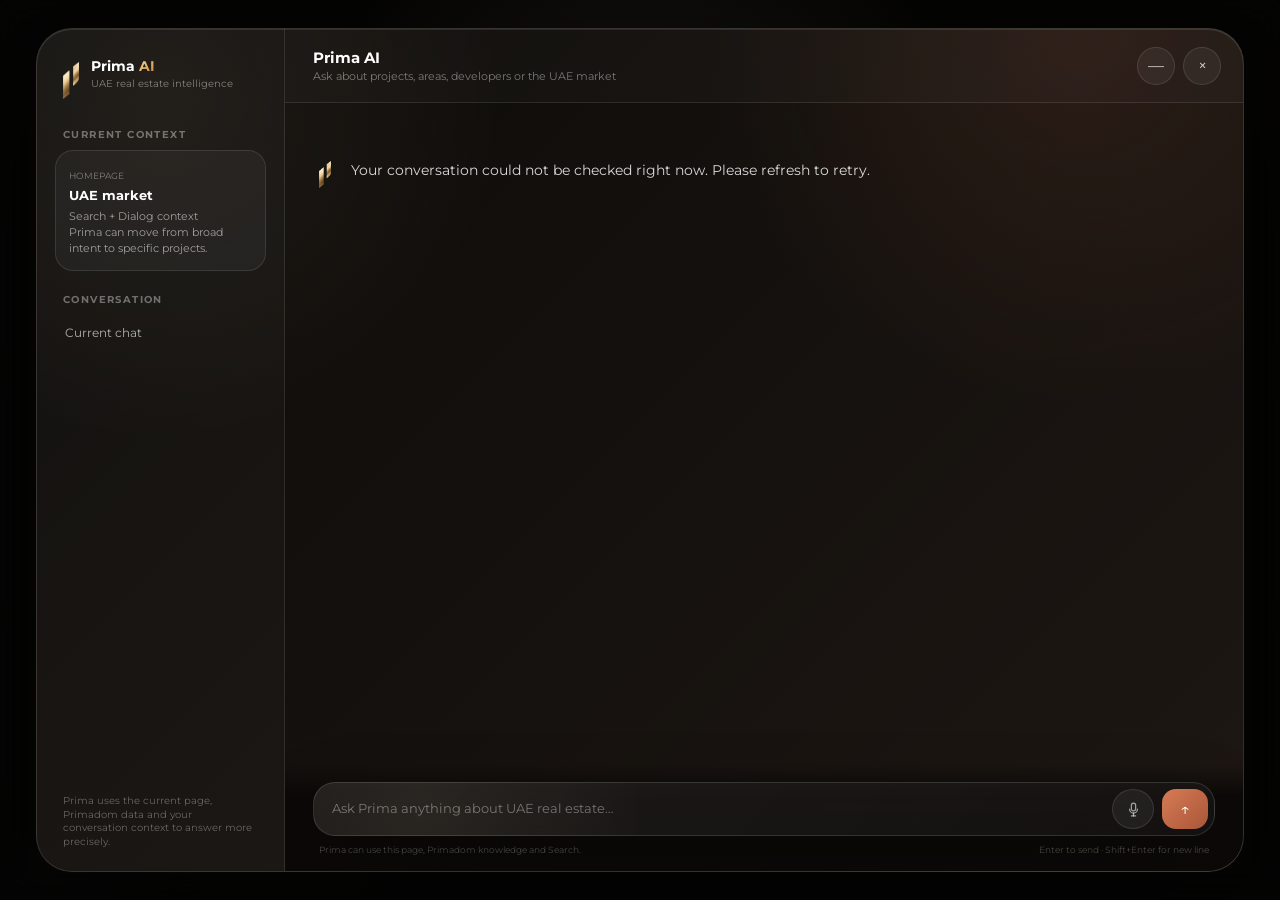
==== commit 7c103afc: "Remove homepage context badge from Prima V1" ====
--- a/index.html
+++ b/index.html
@@ -13,7 +13,7 @@
 <iframe class="live-site" id="liveSite" src="https://primadom.ai/en/" title="Primadom live homepage"></iframe>
 <div class="dialog-layer" id="layer"><section class="dialog">
 <aside class="sidebar"><div class="logo"><div class="logo-mark"><img src="[data-uri]" alt="Prima AI mark"></div><div><strong>Prima <span class="gold-ai">AI</span></strong><span>UAE real estate intelligence</span></div></div><div><div class="section-title">Current context</div><div class="context"><small>HOMEPAGE</small><strong>UAE market</strong><p>Search + Dialog context<br>Prima can move from broad intent to specific projects.</p></div></div><div><div class="section-title">Conversation</div><button class="side-link"><span>Current chat</span></button></div><div class="privacy">Prima uses the current page, Primadom data and your conversation context to answer more precisely.</div></aside>
-<main class="main"><header class="topbar"><div class="top-left"><div class="top-title"><strong>Prima AI</strong><span>Ask about projects, areas, developers or the UAE market</span></div><div class="mobile-brand"><img src="[data-uri]" alt="Prima AI mark"><strong>Prima <span class="gold-ai">AI</span></strong></div><div class="status"><i></i>Homepage · UAE market</div></div><div class="top-actions"><button class="icon-btn" id="minimize" title="Minimize">—</button><button class="icon-btn" id="close" title="Close">×</button></div></header>
+<main class="main"><header class="topbar"><div class="top-left"><div class="top-title"><strong>Prima AI</strong><span>Ask about projects, areas, developers or the UAE market</span></div><div class="mobile-brand"><img src="[data-uri]" alt="Prima AI mark"><strong>Prima <span class="gold-ai">AI</span></strong></div></div><div class="top-actions"><button class="icon-btn" id="minimize" title="Minimize">—</button><button class="icon-btn" id="close" title="Close">×</button></div></header>
 <div class="chat-scroll" id="scroll"><div class="thread"><div class="intro" id="prima-boot" role="status" aria-live="polite"><h2>Prima AI</h2><p>Opening your conversation…</p></div><div id="dynamic"></div></div></div>
 <div class="composer-wrap"><div class="composer"><textarea id="input" rows="1" placeholder="Ask Prima anything about UAE real estate…"></textarea><button class="voice" aria-label="Voice input" title="Voice input"><svg viewBox="0 0 24 24" aria-hidden="true"><rect x="9" y="3" width="6" height="11" rx="3"></rect><path d="M6.5 11.5a5.5 5.5 0 0 0 11 0"></path><path d="M12 17v4"></path><path d="M9 21h6"></path></svg></button><button class="send" id="send">↑</button></div><div class="meta"><span>Prima can use this page, Primadom knowledge and Search.</span><span>Enter to send · Shift+Enter for new line</span></div></div></main></section></div>
 <button class="mini" id="mini"><span class="mini-icon"><img src="[data-uri]" alt="Prima AI mark"></span><span><strong>Continue with Prima</strong><small>Conversation saved</small></span></button><div class="note">Desktop interaction preview · minimize Prima to return to the page</div>
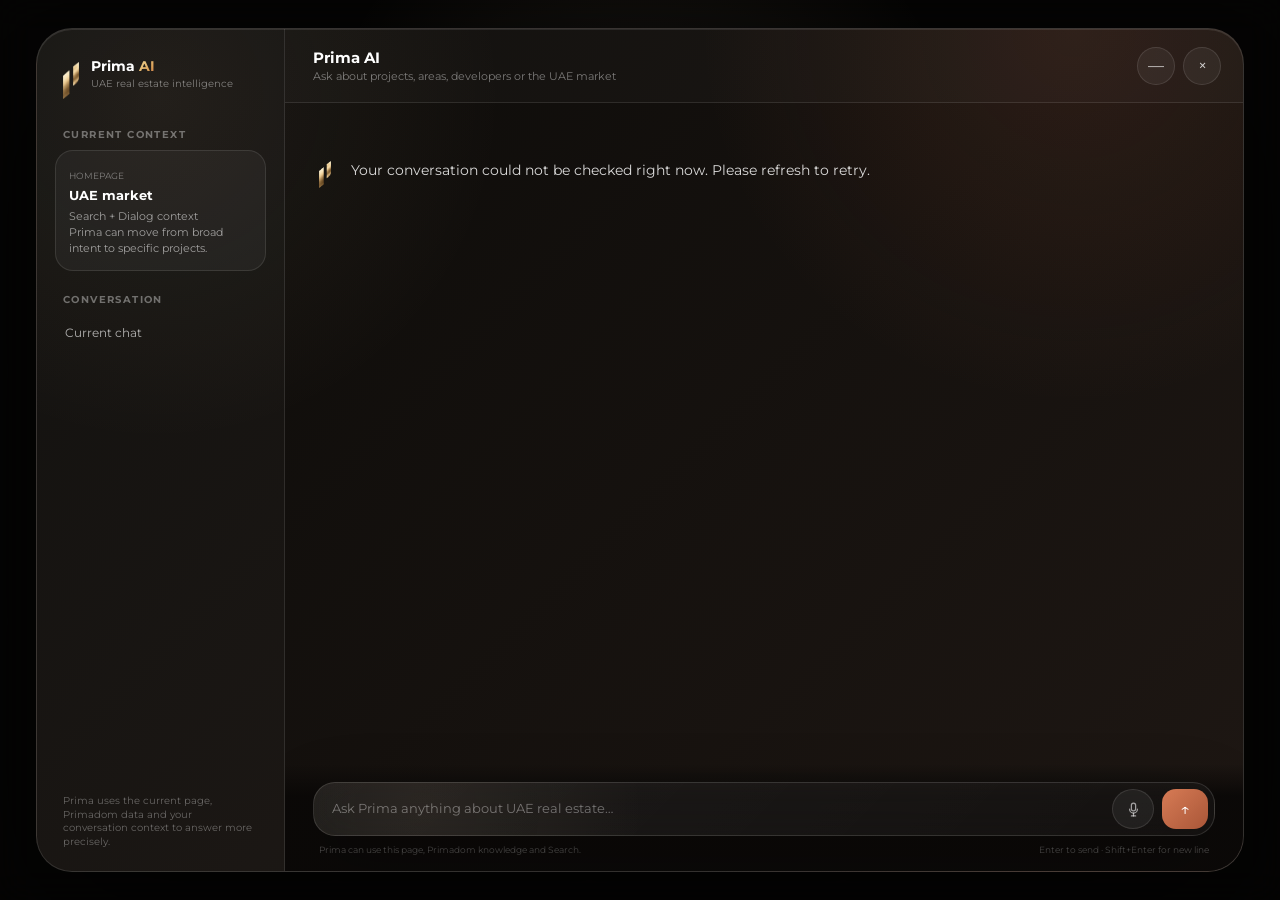
==== commit fe6fe649: "Fix Prima embedded controls and remove demo caption" ====
--- a/index.html
+++ b/index.html
@@ -7,7 +7,7 @@
 <link rel="preconnect" href="https://fonts.googleapis.com">
 <link rel="preconnect" href="https://fonts.gstatic.com" crossorigin>
 <link href="https://fonts.googleapis.com/css2?family=Montserrat:wght@400;500;600;700&display=swap" rel="stylesheet">
-<link rel="stylesheet" href="./assets/prima.css">
+<link rel="stylesheet" href="./assets/prima.css?v=embed-controls-v1">
 </head>
 <body>
 <iframe class="live-site" id="liveSite" src="https://primadom.ai/en/" title="Primadom live homepage"></iframe>
@@ -16,6 +16,6 @@
 <main class="main"><header class="topbar"><div class="top-left"><div class="top-title"><strong>Prima AI</strong><span>Ask about projects, areas, developers or the UAE market</span></div><div class="mobile-brand"><img src="[data-uri]" alt="Prima AI mark"><strong>Prima <span class="gold-ai">AI</span></strong></div></div><div class="top-actions"><button class="icon-btn" id="minimize" title="Minimize">—</button><button class="icon-btn" id="close" title="Close">×</button></div></header>
 <div class="chat-scroll" id="scroll"><div class="thread"><div class="intro" id="prima-boot" role="status" aria-live="polite"><h2>Prima AI</h2><p>Opening your conversation…</p></div><div id="dynamic"></div></div></div>
 <div class="composer-wrap"><div class="composer"><textarea id="input" rows="1" placeholder="Ask Prima anything about UAE real estate…"></textarea><button class="voice" aria-label="Voice input" title="Voice input"><svg viewBox="0 0 24 24" aria-hidden="true"><rect x="9" y="3" width="6" height="11" rx="3"></rect><path d="M6.5 11.5a5.5 5.5 0 0 0 11 0"></path><path d="M12 17v4"></path><path d="M9 21h6"></path></svg></button><button class="send" id="send">↑</button></div><div class="meta"><span>Prima can use this page, Primadom knowledge and Search.</span><span>Enter to send · Shift+Enter for new line</span></div></div></main></section></div>
-<button class="mini" id="mini"><span class="mini-icon"><img src="[data-uri]" alt="Prima AI mark"></span><span><strong>Continue with Prima</strong><small>Conversation saved</small></span></button><div class="note">Desktop interaction preview · minimize Prima to return to the page</div>
-<script src="./assets/prima.js"></script>
+<button class="mini" id="mini"><span class="mini-icon"><img src="[data-uri]" alt="Prima AI mark"></span><span><strong>Continue with Prima</strong><small>Conversation saved</small></span></button>
+<script src="./assets/prima.js?v=embed-controls-v1"></script>
 </body></html>
--- a/assets/prima.css
+++ b/assets/prima.css
@@ -268,3 +268,10 @@
   border-color: rgba(231, 151, 112, 0.5) !important;
   box-shadow: 0 0 0 1px rgba(231, 151, 112, 0.13) !important;
 }
+
+/* PRIMA EMBED CONTROL V1 — standalone styles unchanged */
+html.prima-embedded-dialog-v1 .live-site,
+html.prima-embedded-dialog-v1 .mini,
+html.prima-embedded-dialog-v1 .note {
+  display: none !important;
+}
